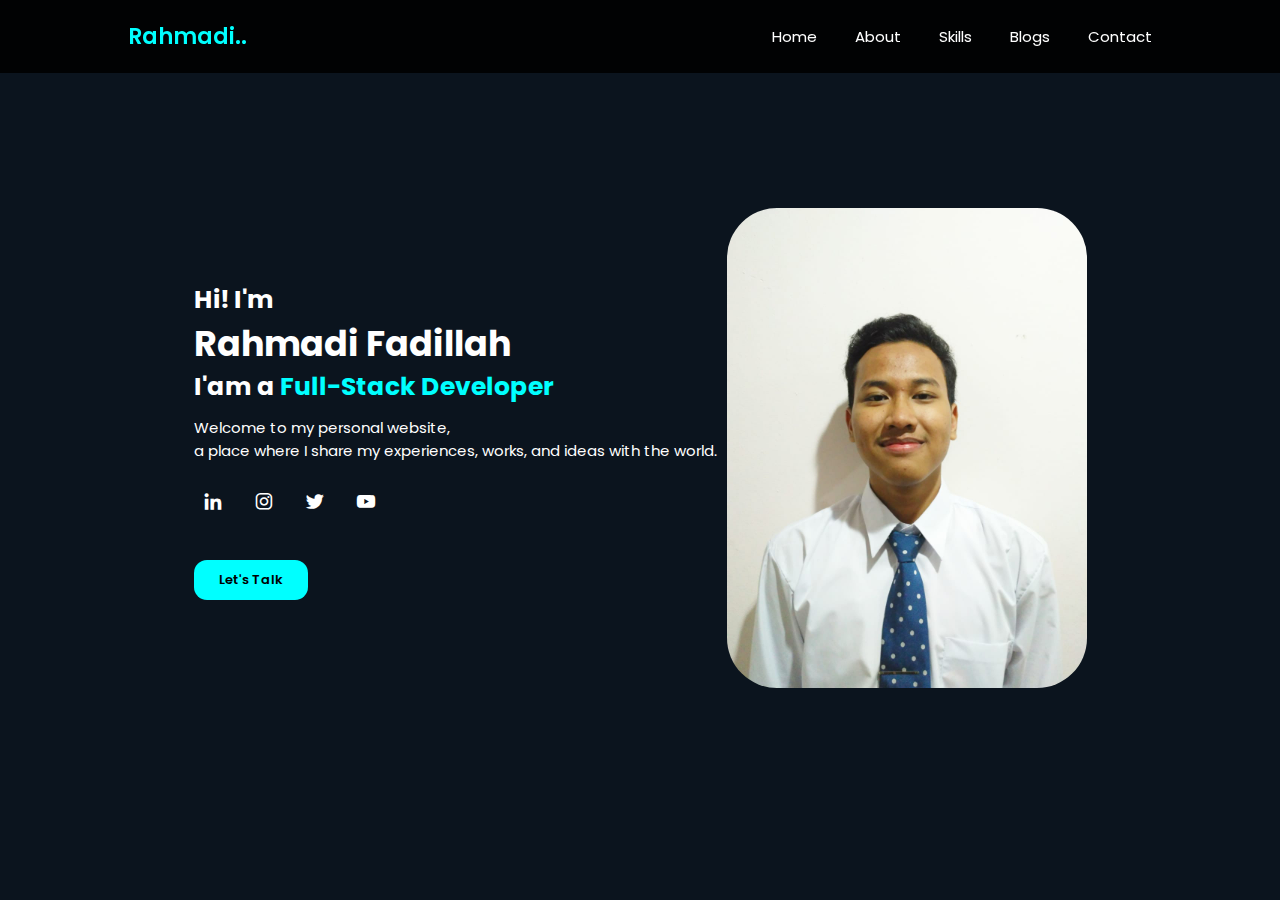
==== index.html @ e92160e7 "add home" ====
<!DOCTYPE html>
<html lang="en">

<head>
    <meta charset="UTF-8">
    <meta http-equiv="X-UA-Compatible" content="IE=edge">
    <meta name="viewport" content="width=device-width, initial-scale=1.0">
    <link rel="stylesheet" href="/css/syle.css">
    <link href='https://unpkg.com/boxicons@2.1.4/css/boxicons.min.css' rel='stylesheet'>
    <title>Personal Website</title>
    <link rel="icon" href="./assets/img/favicon.ico" type="image/x-icon">
</head>

<body>
    <!-- Header Section -->
    <header class="header">
        <a href="" class="logo">
            Rahmadi..
        </a>
        <i class='bx bx-menu' id="menu-btn"></i>
        <nav class="menu-bar">
            <a href="#home">Home</a>
            <a href="#about">About</a>
            <a href="#skills">Skills</a>
            <a href="#blog">Blogs</a>
            <a href="#contact">Contact</a>
        </nav>
    </header>

    <!-- Home Section -->
    <section class="home" id="home">
        <div class="home-bio">
            <h3>Hi! I'm</h3>
            <h1>Rahmadi Fadillah</h1>
            <h3>I'am a <span class="animated-text">Full-Stack Developer</span></h3>
            <p>Welcome to my personal website, <br>a place where I share my experiences, works, and ideas with the
                world.
            </p>
            <div class="social-media">
                <a href=""><i class='bx bxl-linkedin'></i></a>
                <a href=""><i class='bx bxl-instagram'></i></a>
                <a href=""><i class='bx bxl-twitter'></i></a>
                <a href=""><i class='bx bxl-youtube'></i></a>
            </div>
            <a href="#contact" class="btn">Let's Talk</a>
        </div>
        <div class="profile-pic">
            <img src="/assets/img/profile-pic.jpg" alt="">
        </div>
    </section>

    <!-- Skills Section -->
    <!-- Blog Section -->
    <!-- Contact Section -->
    <!-- Footer Section  -->
</body>

</html>
---- css/syle.css ----
@import url('https://fonts.googleapis.com/css2?family=Poppins:wght@400;500;600;700&display=swap');

/* CSS Reset  */
* {
    margin: 0;
    padding: 0;
    font-family: Poppins, sans-serif;
    border: none;
    outline: none;
    text-decoration: none;
    box-sizing: border-box;
    scroll-behavior: smooth;
}

a {
    color: #FFF;
}

html {
    font-size: 62.5%;
    overflow-x: hidden;
}

body {
    background: #0B141E;
    color: #FFF;
}

/* Header Section */
.header {
    background: rgba(0, 0, 0, 0.9);
    position: fixed;
    top: 0;
    left: 0;
    width: 100%;
    padding: 2rem 10%;
    display: flex;
    justify-content: space-between;
    align-items: center;
    z-index: 1;
}

.logo {
    font-size: 2.2rem;
    font-weight: 600;
    color: aqua;
}

.menu-bar a {
    font-size: 1.5rem;
    margin-left: 3.5rem;
    transition: 0.4s ease;
}

.menu-bar a:hover {
    color: aqua;
}

#menu-btn {
    font-size: 3rem;
    display: none;
}

section {
    padding: 10rem 10%;
    min-height: 100vh;
}

/* Home Section */
.home {
    display: flex;
    align-items: center;
    justify-content: center;
}

.home-bio h3 {
    font-size: 2.5rem;
}

span {
    color: aqua;
}

.home-bio h1 {
    font-size: 3.5rem;
    line-height: 1.4;
}

.home-bio p {
    font-size: 1.5rem;
    padding: 1rem 0;
}

.profile-pic img {
    margin-left: 10px;
    width: 40vh;
    border-radius: 50px;
    animation: float 5s ease-in-out infinite;
}

.social-media a {
    width: 3.8rem;
    height: 3.8rem;
    font-size: 2.2rem;
    margin: 1rem 1rem 2rem 0;
    display: inline-flex;
    align-items: center;
    justify-content: center;
    border-radius: 50%;
    transition: 0.4 ease;
}

.social-media a:hover {
    color: aqua;
    box-shadow: 0 0 1rem aqua;
}

.btn {
    display: inline-block;
    background: aqua;
    margin: 2rem 0;
    padding: 1rem 2.5rem;
    border-radius: 1.3rem;
    font-size: 1.3rem;
    color: #000;
    font-weight: 600;
    transition: 0.5s ease;
}

.btn:hover {
    color: aqua;
    background: #000;
    box-shadow: 0 0 1rem aqua;
}

/* Skills Section */
/* Blog Section */
/* Contact Section  */
/* Footer Section  */
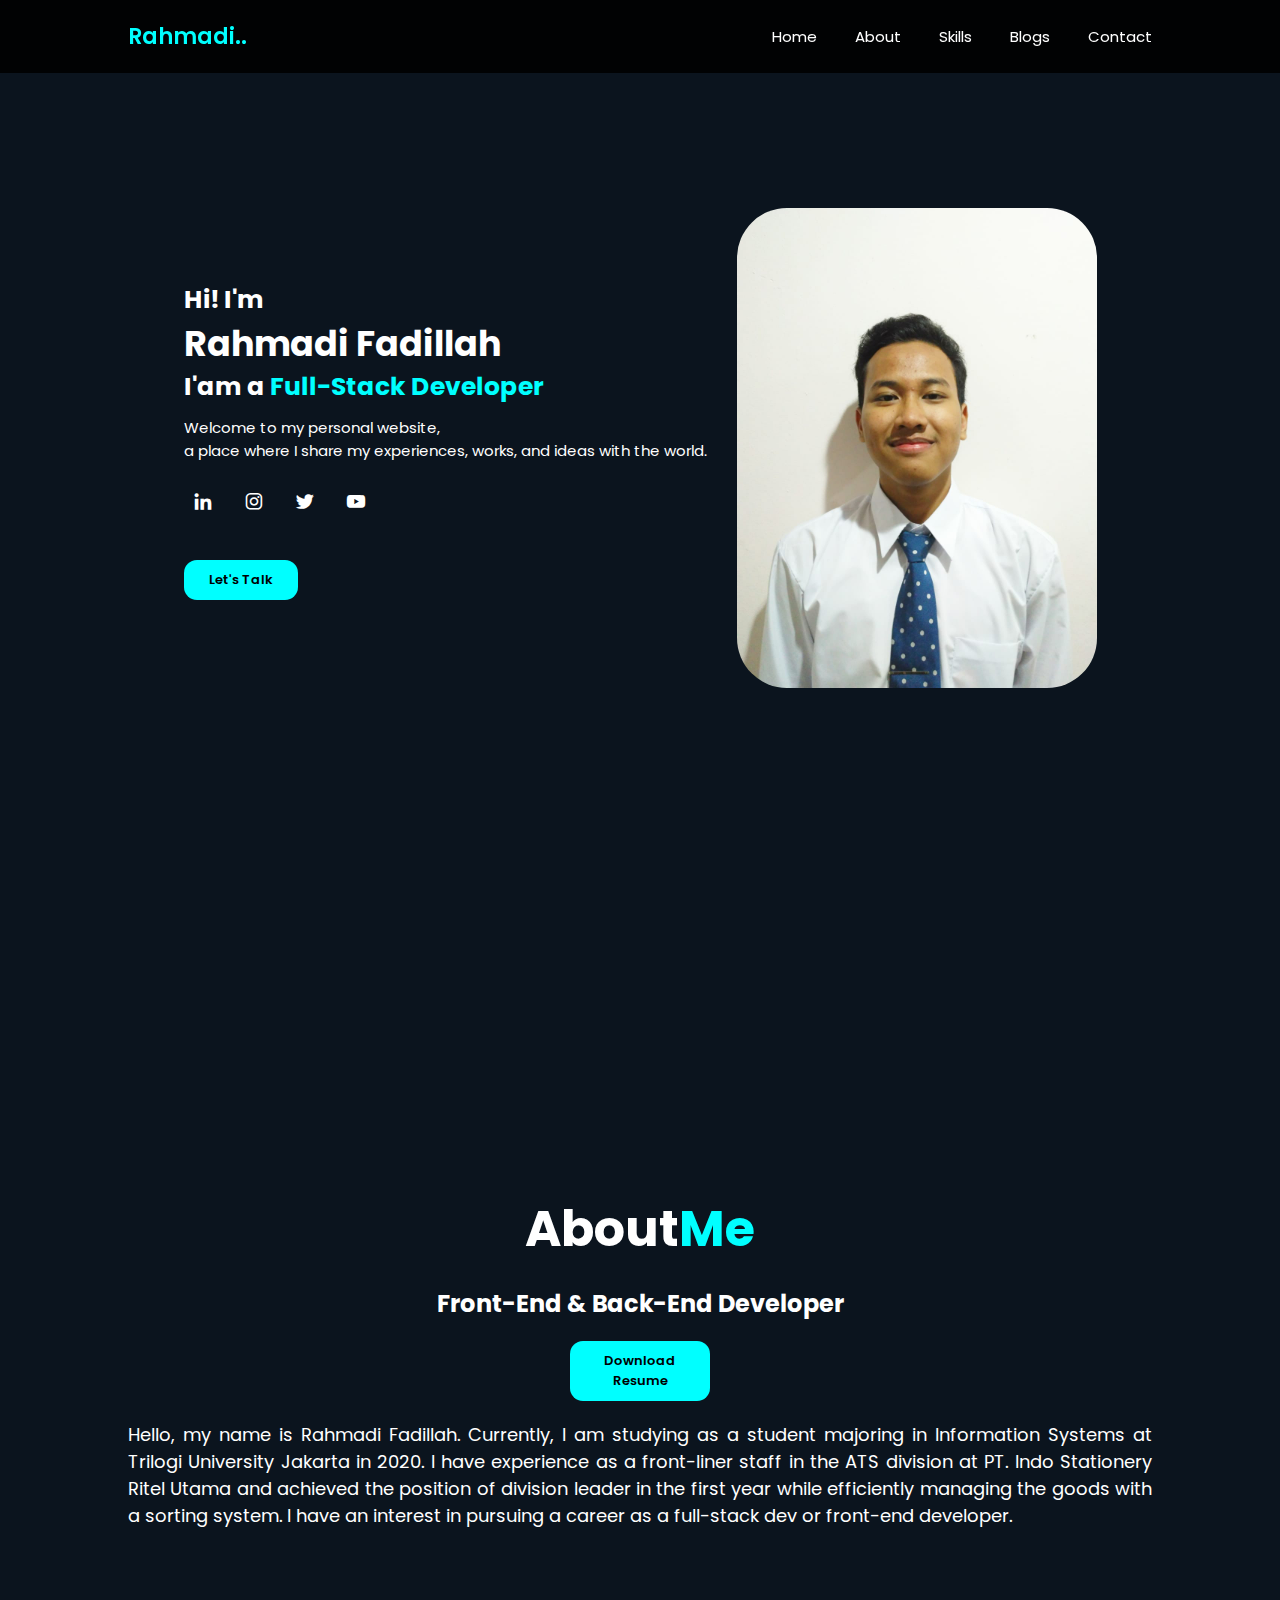
==== commit 880271c6: "add about" ====
--- a/index.html
+++ b/index.html
@@ -49,6 +49,28 @@
         </div>
     </section>
 
+    <!-- About Section  -->
+    <section class="about" id="about">
+        <div class="heading">
+            <h2>About<span>Me</span></h2>
+        </div>
+        <div class="about-items">
+            <div class="about-resume">
+                <h3>Front-End & Back-End Developer</h3>
+                <a href="#" class="btn-resume">Download Resume</a>
+            </div>
+        </div>
+        <div class="about-text">
+            <p>Hello, my name is Rahmadi Fadillah. Currently, I am studying as a student majoring in Information Systems
+                at Trilogi University Jakarta in 2020. I have experience as a front-liner staff in the ATS division
+                at
+                PT. Indo Stationery Ritel Utama and achieved the position of division leader in the first year while
+                efficiently managing the goods with a sorting system. I have an interest in pursuing a career as a
+                full-stack dev or front-end developer.
+            </p>
+        </div>
+    </section>
+
     <!-- Skills Section -->
     <!-- Blog Section -->
     <!-- Contact Section -->
--- a/css/syle.css
+++ b/css/syle.css
@@ -92,7 +92,7 @@
 }
 
 .profile-pic img {
-    margin-left: 10px;
+    margin-left: 30px;
     width: 40vh;
     border-radius: 50px;
     animation: float 5s ease-in-out infinite;
@@ -133,6 +133,57 @@
     box-shadow: 0 0 1rem aqua;
 }
 
+/* About Section  */
+.about {
+    display: flex;
+    align-items: center;
+    justify-content: center;
+    flex-direction: column;
+}
+
+.heading {
+    font-size: 3.3rem;
+    text-align: center;
+    margin: 2rem 0;
+}
+
+.about-items {
+    display: flex;
+    align-items: center;
+    justify-content: center;
+    gap: 3rem;
+}
+
+.about-resume h3 {
+    font-size: 24px;
+}
+
+.btn-resume {
+    display: block;
+    background: aqua;
+    margin: 2rem auto;
+    padding: 1rem 2.5rem;
+    border-radius: 1.3rem;
+    font-size: 1.3rem;
+    color: #000;
+    font-weight: 600;
+    transition: 0.5s ease;
+    width: 140px;
+    text-align: center;
+}
+
+.btn-resume:hover {
+    color: aqua;
+    background: #000;
+    box-shadow: 0 0 1rem aqua;
+}
+
+.about-text p {
+    font-size: 1.8rem;
+    justify-content: center;
+    text-align: justify;
+}
+
 /* Skills Section */
 /* Blog Section */
 /* Contact Section  */
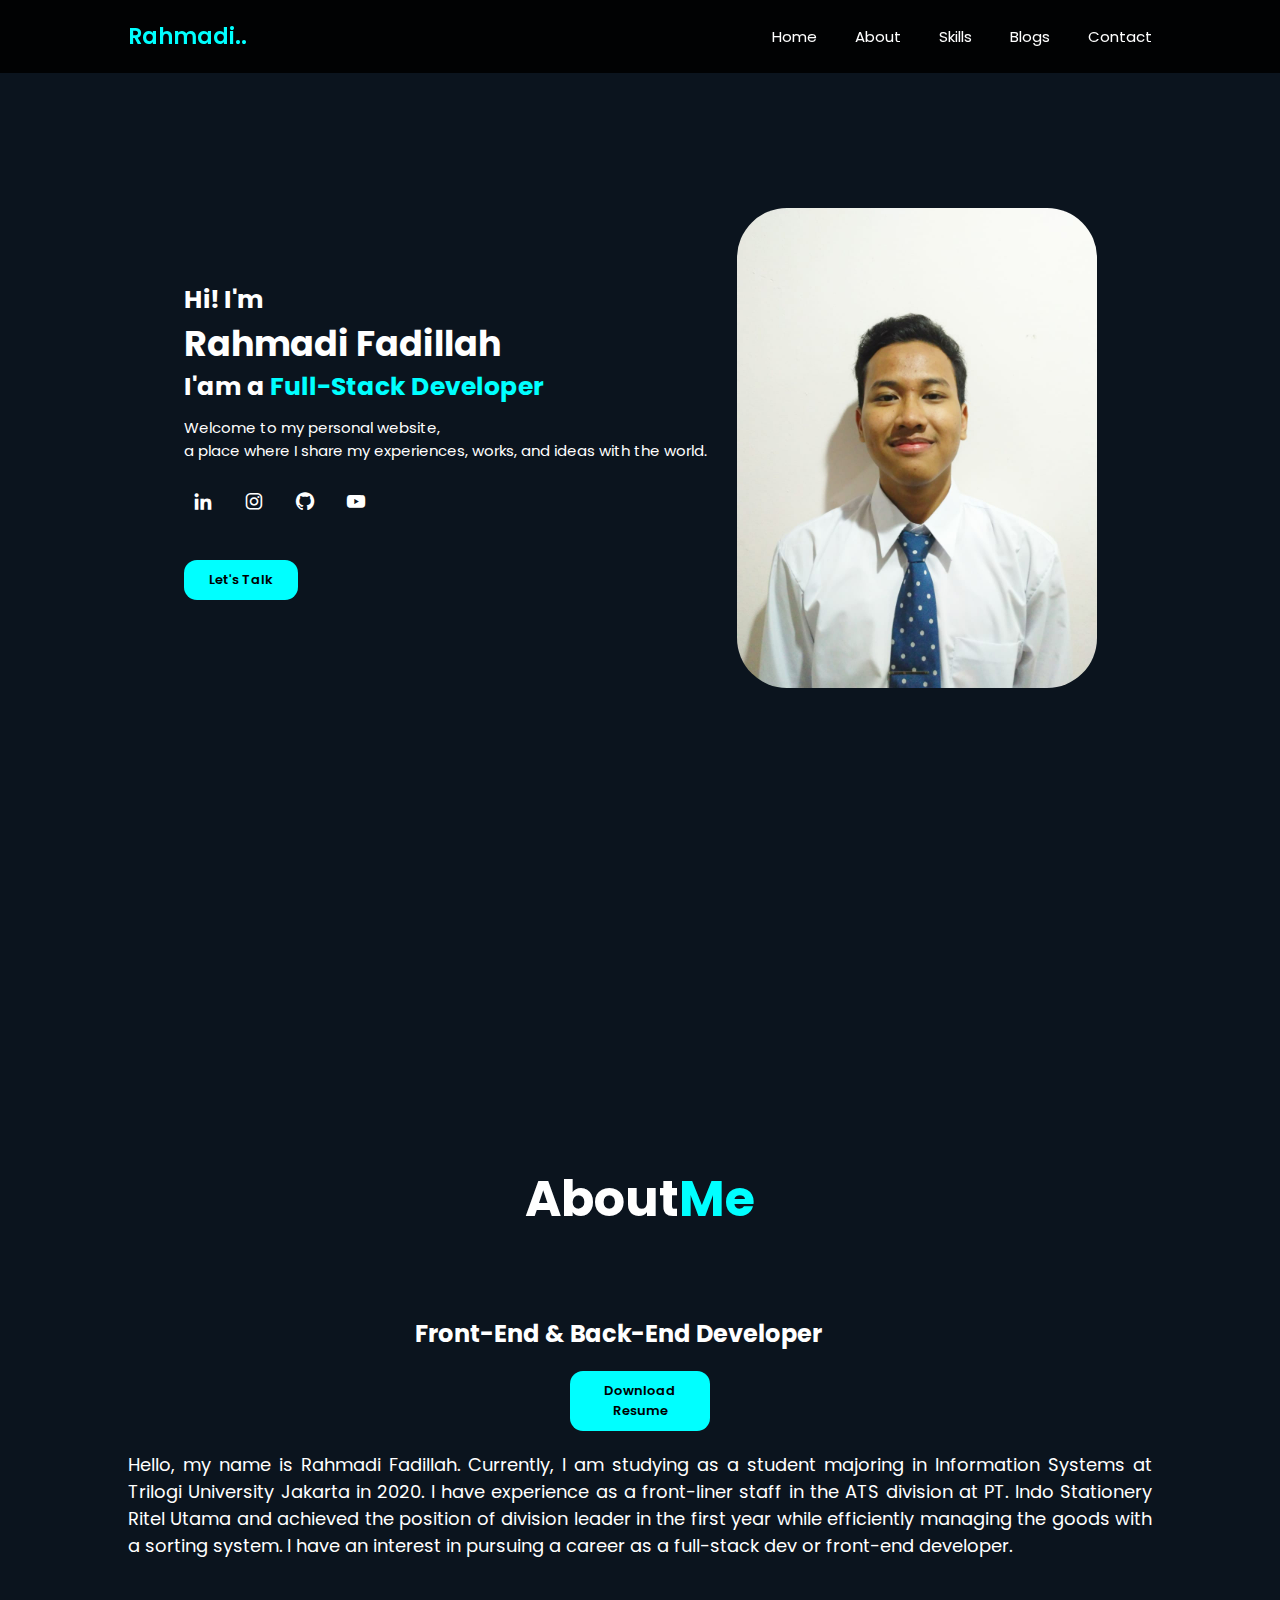
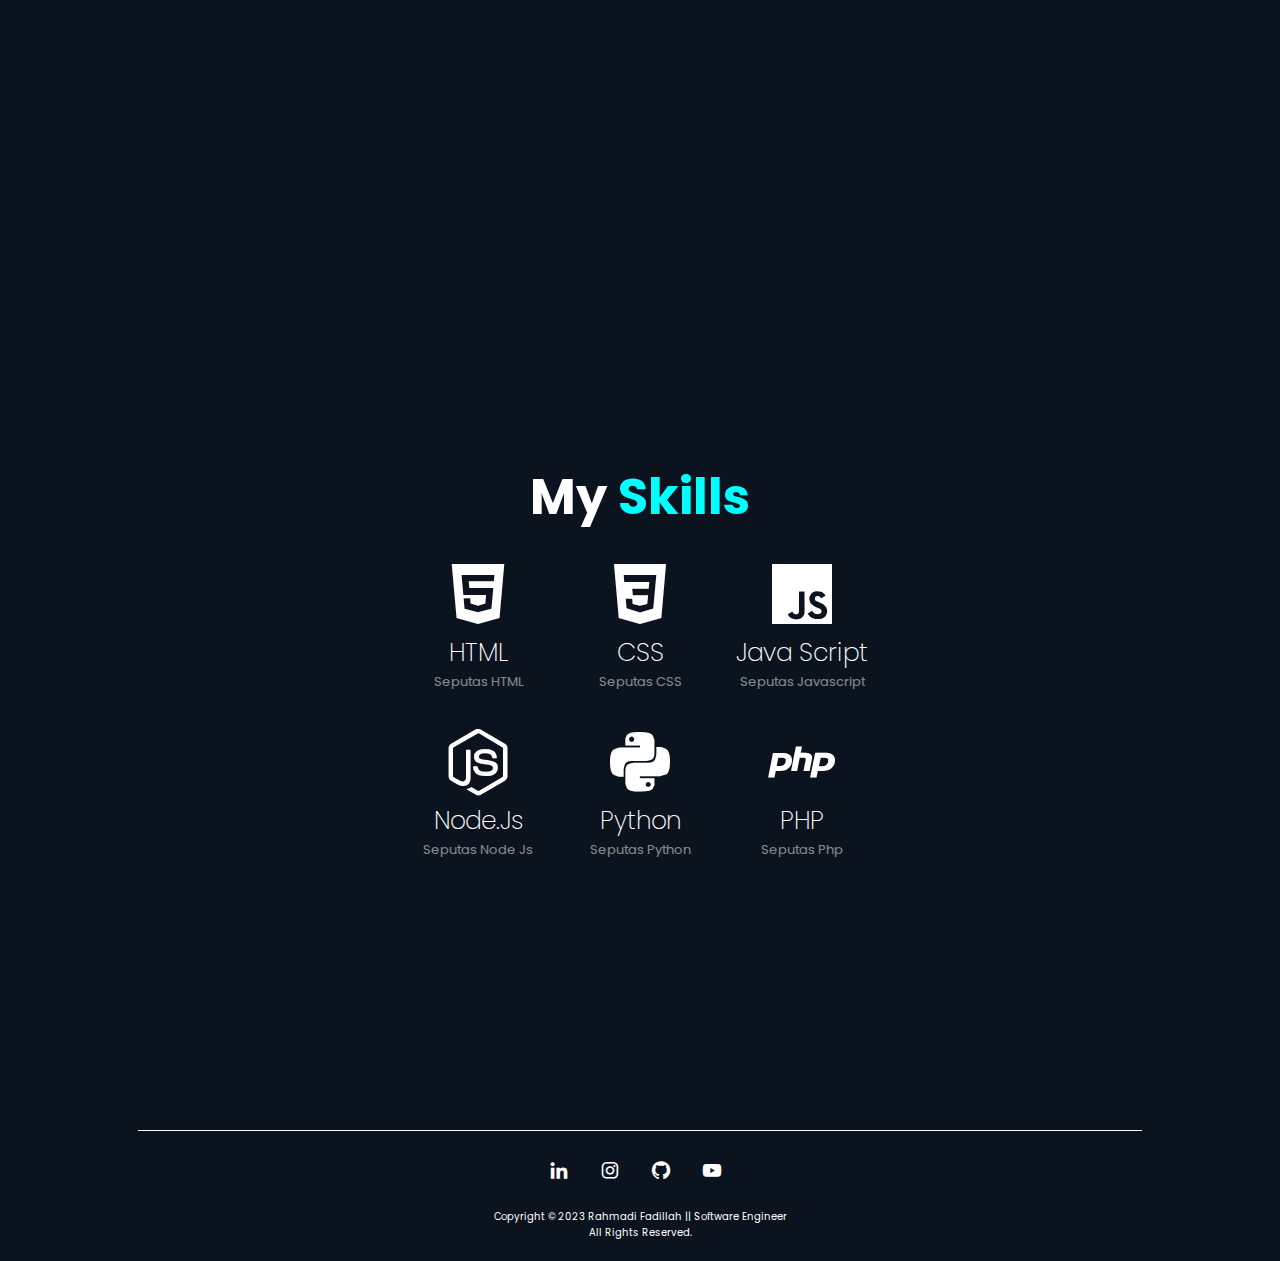
==== commit a33e3810: "add about section" ====
--- a/index.html
+++ b/index.html
@@ -5,9 +5,9 @@
     <meta charset="UTF-8">
     <meta http-equiv="X-UA-Compatible" content="IE=edge">
     <meta name="viewport" content="width=device-width, initial-scale=1.0">
-    <link rel="stylesheet" href="/css/syle.css">
+    <link rel="stylesheet" href="./css/syle.css">
     <link href='https://unpkg.com/boxicons@2.1.4/css/boxicons.min.css' rel='stylesheet'>
-    <title>Personal Website</title>
+    <title>My Personal Website</title>
     <link rel="icon" href="./assets/img/favicon.ico" type="image/x-icon">
 </head>
 
@@ -19,8 +19,8 @@
         </a>
         <i class='bx bx-menu' id="menu-btn"></i>
         <nav class="menu-bar">
-            <a href="#home">Home</a>
-            <a href="#about">About</a>
+            <a href="index.html">Home</a>
+            <a href="about.html">About</a>
             <a href="#skills">Skills</a>
             <a href="#blog">Blogs</a>
             <a href="#contact">Contact</a>
@@ -39,13 +39,13 @@
             <div class="social-media">
                 <a href=""><i class='bx bxl-linkedin'></i></a>
                 <a href=""><i class='bx bxl-instagram'></i></a>
-                <a href=""><i class='bx bxl-twitter'></i></a>
+                <a href=""><i class='bx bxl-github'></i></a>
                 <a href=""><i class='bx bxl-youtube'></i></a>
             </div>
             <a href="#contact" class="btn">Let's Talk</a>
         </div>
         <div class="profile-pic">
-            <img src="/assets/img/profile-pic.jpg" alt="">
+            <img src="./assets/img/profile-pic.jpg" alt="">
         </div>
     </section>
 
@@ -56,6 +56,7 @@
         </div>
         <div class="about-items">
             <div class="about-resume">
+                <img src="./assets/img/about-pic.jpg" alt="">
                 <h3>Front-End & Back-End Developer</h3>
                 <a href="#" class="btn-resume">Download Resume</a>
             </div>
@@ -72,9 +73,59 @@
     </section>
 
     <!-- Skills Section -->
+    <section class="skills" id="skills">
+        <div class="heading">
+            <h2>My <span>Skills</span></h2>
+        </div>
+
+        <div class="skills-items">
+            <div class="skill-card">
+                <i class='bx bxl-html5'></i>
+                <h3>HTML</h3>
+                <p>Seputas HTML</p>
+            </div>
+            <div class="skill-card">
+                <i class='bx bxl-css3'></i>
+                <h3>CSS</h3>
+                <p>Seputas CSS</p>
+            </div>
+            <div class="skill-card">
+                <i class='bx bxl-javascript'></i>
+                <h3>Java Script</h3>
+                <p>Seputas Javascript</p>
+            </div>
+            <div class="skill-card">
+                <i class='bx bxl-nodejs'></i>
+                <h3>Node.Js</h3>
+                <p>Seputas Node Js</p>
+            </div>
+            <div class="skill-card">
+                <i class='bx bxl-python'></i>
+                <h3>Python</h3>
+                <p>Seputas Python</p>
+            </div>
+            <div class="skill-card">
+                <i class='bx bxl-php'></i>
+                <h3>PHP</h3>
+                <p>Seputas Php</p>
+            </div>
+        </div>
+    </section>
     <!-- Blog Section -->
     <!-- Contact Section -->
     <!-- Footer Section  -->
+    <footer class="footer">
+        <div class="social-media">
+            <hr>
+            <a href=""><i class='bx bxl-linkedin'></i></a>
+            <a href=""><i class='bx bxl-instagram'></i></a>
+            <a href=""><i class='bx bxl-github'></i></a>
+            <a href=""><i class='bx bxl-youtube'></i></a>
+            <p>Copyright &copy; 2023 Rahmadi Fadillah || Software Engineer
+                <br>All Rights Reserved.
+            </p>
+        </div>
+    </footer>
 </body>
 
 </html>--- a/css/syle.css
+++ b/css/syle.css
@@ -152,6 +152,14 @@
     align-items: center;
     justify-content: center;
     gap: 3rem;
+}
+
+.about-resume img {
+    display: block;
+    margin: 2rem auto;
+    padding: 1rem 2.5rem;
+    width: 50vh;
+    border-radius: 90px;
 }
 
 .about-resume h3 {
@@ -185,6 +193,62 @@
 }
 
 /* Skills Section */
+.skills {
+    display: flex;
+    align-items: center;
+    justify-content: center;
+    flex-direction: column;
+}
+
+.skills-items {
+    display: grid;
+    grid-template-columns: repeat(3, 1fr);
+    gap: 3rem;
+}
+
+.skill-card {
+    display: flex;
+    align-items: center;
+    justify-content: center;
+    flex-direction: column;
+    cursor: pointer;
+    transition: 1s cubic-bezier(0.075, 0.82, 0.165, 1);
+}
+
+.skill-card:hover {
+    border-radius: 1rem solid;
+    transform: scale(1.5s);
+}
+
+.skill-card .bx {
+    font-size: 8rem;
+}
+
+.skill-card .bx:hover {
+    color: aqua;
+}
+
+.skill-card h3 {
+    font-size: 2.5rem;
+    font-weight: 200;
+}
+
+.skill-card p {
+    text-align: center;
+    font-size: 1.3rem;
+    opacity: 0.5;
+}
+
 /* Blog Section */
 /* Contact Section  */
-/* Footer Section  */+/* Footer Section  */
+.footer {
+    padding: 2rem 10%;
+    text-align: center;
+    font-size: 1rem;
+}
+
+hr {
+    margin: 1rem;
+    border-bottom: #FFF thin solid;
+}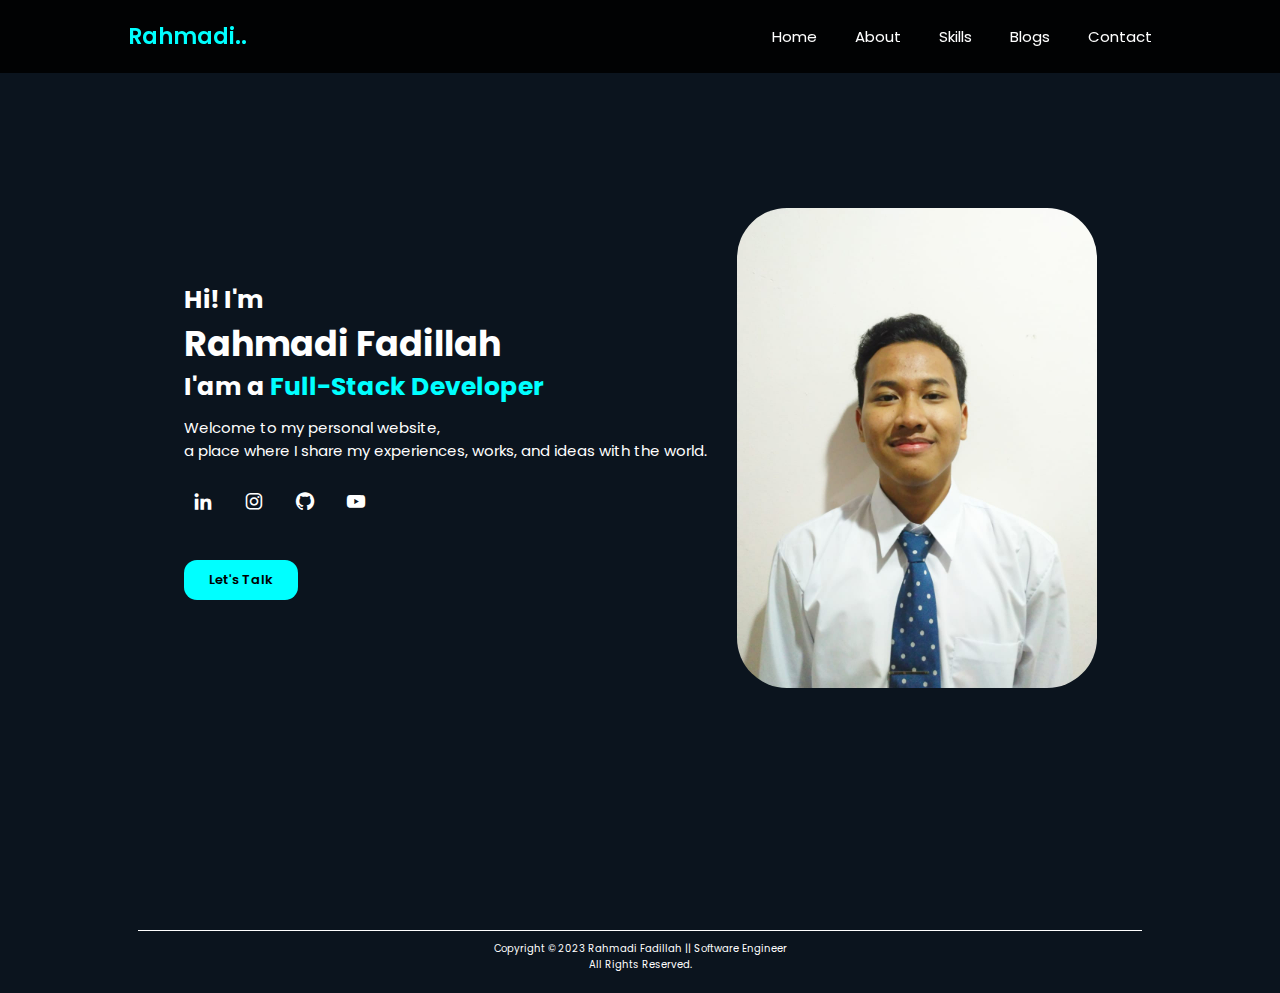
==== commit 91fd4202: "add skills section" ====
--- a/index.html
+++ b/index.html
@@ -21,7 +21,7 @@
         <nav class="menu-bar">
             <a href="index.html">Home</a>
             <a href="about.html">About</a>
-            <a href="#skills">Skills</a>
+            <a href="skills.html">Skills</a>
             <a href="#blog">Blogs</a>
             <a href="#contact">Contact</a>
         </nav>
@@ -49,78 +49,12 @@
         </div>
     </section>
 
-    <!-- About Section  -->
-    <section class="about" id="about">
-        <div class="heading">
-            <h2>About<span>Me</span></h2>
-        </div>
-        <div class="about-items">
-            <div class="about-resume">
-                <img src="./assets/img/about-pic.jpg" alt="">
-                <h3>Front-End & Back-End Developer</h3>
-                <a href="#" class="btn-resume">Download Resume</a>
-            </div>
-        </div>
-        <div class="about-text">
-            <p>Hello, my name is Rahmadi Fadillah. Currently, I am studying as a student majoring in Information Systems
-                at Trilogi University Jakarta in 2020. I have experience as a front-liner staff in the ATS division
-                at
-                PT. Indo Stationery Ritel Utama and achieved the position of division leader in the first year while
-                efficiently managing the goods with a sorting system. I have an interest in pursuing a career as a
-                full-stack dev or front-end developer.
-            </p>
-        </div>
-    </section>
-
-    <!-- Skills Section -->
-    <section class="skills" id="skills">
-        <div class="heading">
-            <h2>My <span>Skills</span></h2>
-        </div>
-
-        <div class="skills-items">
-            <div class="skill-card">
-                <i class='bx bxl-html5'></i>
-                <h3>HTML</h3>
-                <p>Seputas HTML</p>
-            </div>
-            <div class="skill-card">
-                <i class='bx bxl-css3'></i>
-                <h3>CSS</h3>
-                <p>Seputas CSS</p>
-            </div>
-            <div class="skill-card">
-                <i class='bx bxl-javascript'></i>
-                <h3>Java Script</h3>
-                <p>Seputas Javascript</p>
-            </div>
-            <div class="skill-card">
-                <i class='bx bxl-nodejs'></i>
-                <h3>Node.Js</h3>
-                <p>Seputas Node Js</p>
-            </div>
-            <div class="skill-card">
-                <i class='bx bxl-python'></i>
-                <h3>Python</h3>
-                <p>Seputas Python</p>
-            </div>
-            <div class="skill-card">
-                <i class='bx bxl-php'></i>
-                <h3>PHP</h3>
-                <p>Seputas Php</p>
-            </div>
-        </div>
-    </section>
     <!-- Blog Section -->
     <!-- Contact Section -->
     <!-- Footer Section  -->
     <footer class="footer">
         <div class="social-media">
             <hr>
-            <a href=""><i class='bx bxl-linkedin'></i></a>
-            <a href=""><i class='bx bxl-instagram'></i></a>
-            <a href=""><i class='bx bxl-github'></i></a>
-            <a href=""><i class='bx bxl-youtube'></i></a>
             <p>Copyright &copy; 2023 Rahmadi Fadillah || Software Engineer
                 <br>All Rights Reserved.
             </p>
--- a/css/syle.css
+++ b/css/syle.css
@@ -217,7 +217,7 @@
 
 .skill-card:hover {
     border-radius: 1rem solid;
-    transform: scale(1.5s);
+    transform: scale(1.2);
 }
 
 .skill-card .bx {
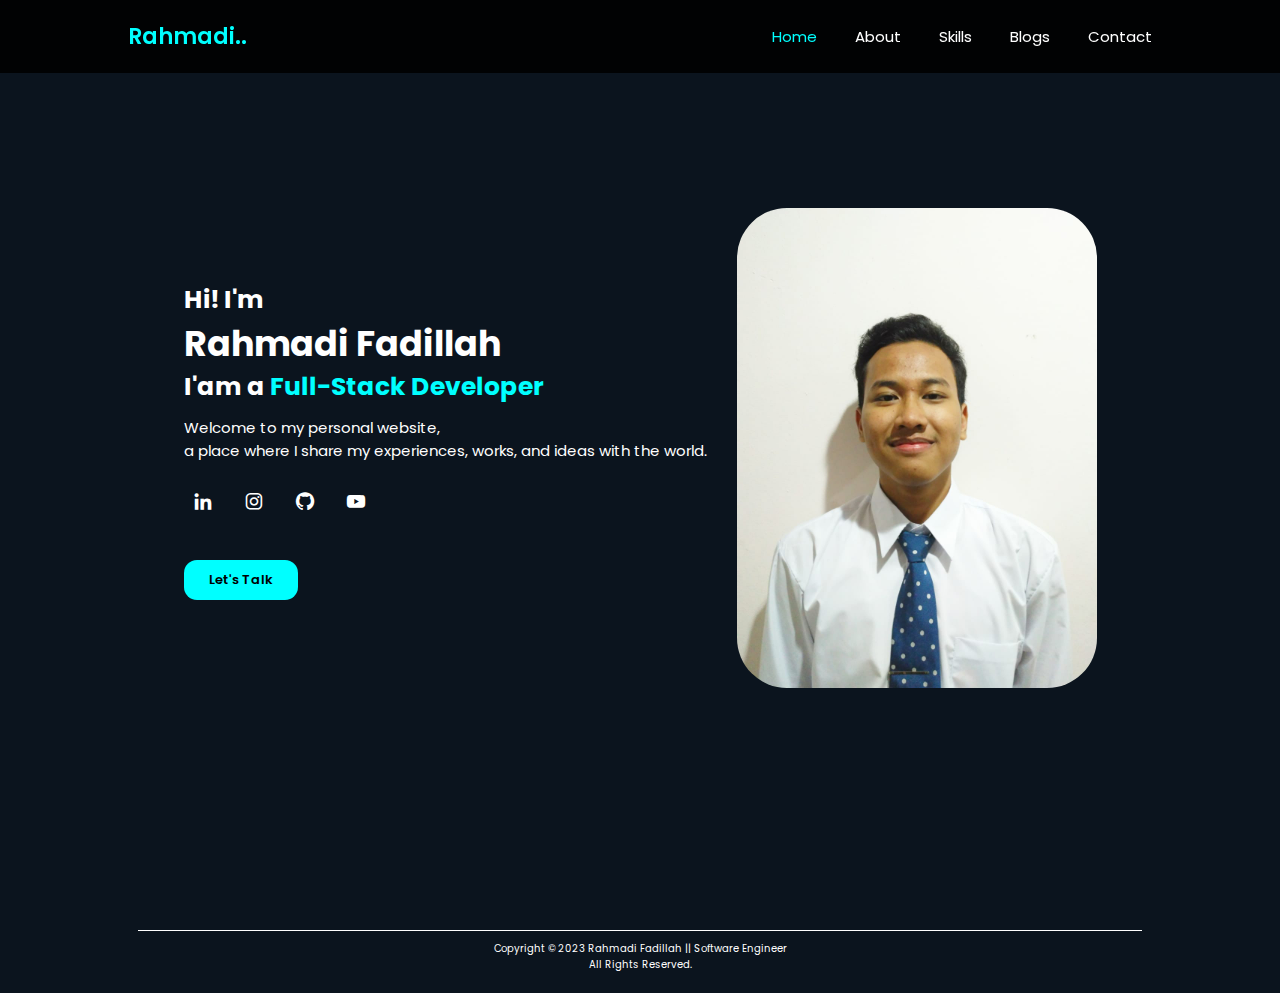
==== commit e220a439: "add cv file" ====
--- a/index.html
+++ b/index.html
@@ -7,7 +7,7 @@
     <meta name="viewport" content="width=device-width, initial-scale=1.0">
     <link rel="stylesheet" href="./css/syle.css">
     <link href='https://unpkg.com/boxicons@2.1.4/css/boxicons.min.css' rel='stylesheet'>
-    <title>My Personal Website</title>
+    <title>Personal Website | Rahmadi Fadillah</title>
     <link rel="icon" href="./assets/img/favicon.ico" type="image/x-icon">
 </head>
 
@@ -19,11 +19,11 @@
         </a>
         <i class='bx bx-menu' id="menu-btn"></i>
         <nav class="menu-bar">
-            <a href="index.html">Home</a>
+            <a href="index.html" class="active">Home</a>
             <a href="about.html">About</a>
             <a href="skills.html">Skills</a>
-            <a href="#blog">Blogs</a>
-            <a href="#contact">Contact</a>
+            <a href="blog.html">Blogs</a>
+            <a href="contact.html">Contact</a>
         </nav>
     </header>
 
@@ -37,20 +37,18 @@
                 world.
             </p>
             <div class="social-media">
-                <a href=""><i class='bx bxl-linkedin'></i></a>
-                <a href=""><i class='bx bxl-instagram'></i></a>
-                <a href=""><i class='bx bxl-github'></i></a>
-                <a href=""><i class='bx bxl-youtube'></i></a>
+                <a href="https://www.linkedin.com/in/rahmadi-fadillah-a73222222/"><i class='bx bxl-linkedin'></i></a>
+                <a href="https://www.instagram.com/rahmadi.fadillah/"><i class='bx bxl-instagram'></i></a>
+                <a href="https://github.com/rahmadifadillah"><i class='bx bxl-github'></i></a>
+                <a href="https://www.youtube.com/@dealsmusik"><i class='bx bxl-youtube'></i></a>
             </div>
-            <a href="#contact" class="btn">Let's Talk</a>
+            <a href="mailto:rahmadifadillah83@gmail.com" class="btn">Let's Talk</a>
         </div>
         <div class="profile-pic">
             <img src="./assets/img/profile-pic.jpg" alt="">
         </div>
     </section>
 
-    <!-- Blog Section -->
-    <!-- Contact Section -->
     <!-- Footer Section  -->
     <footer class="footer">
         <div class="social-media">
--- a/css/syle.css
+++ b/css/syle.css
@@ -50,6 +50,10 @@
     font-size: 1.5rem;
     margin-left: 3.5rem;
     transition: 0.4s ease;
+}
+
+.menu-bar a.active {
+    color: aqua;
 }
 
 .menu-bar a:hover {
@@ -240,7 +244,115 @@
 }
 
 /* Blog Section */
+.blogs {
+    display: flex;
+    align-items: center;
+    justify-content: center;
+    flex-direction: column;
+}
+
+.blogs-items {
+    display: grid;
+    grid-template-columns: repeat(2, 1fr);
+    gap: 3rem;
+}
+
+.blog-card {
+    display: flex;
+    align-items: center;
+    position: relative;
+    height: 25rem;
+    width: 100%;
+    border-radius: 10px;
+    overflow: hidden;
+}
+
+.blog-card h3 {
+    font-size: 1.3rem;
+    font-weight: 200;
+}
+
+.blog-card img {
+    height: 100%;
+    width: 100%;
+    object-fit: cover;
+    object-position: center;
+}
+
+.card-overlay {
+    background: rgba(0, 0, 0, 0.8);
+    position: absolute;
+    left: 0;
+    top: 0;
+    width: 100%;
+    height: 100%;
+    display: flex;
+    align-items: center;
+    justify-content: center;
+    flex-direction: column;
+    cursor: pointer;
+}
+
+.card-overlay:hover {
+    background: rgba(0, 0, 0, 0);
+    color: #000;
+    transition: 0.4s all linear;
+}
+
+.card-overlay .bx {
+    color: #FFF;
+    font-size: 1.8rem;
+    padding: 1.1rem;
+    background: rgba(0, 0, 0, 0.8);
+    border-radius: 0.8rem;
+    transition: 1s all cubic-bezier(0.075, 0.82, 0.165, 1);
+}
+
+.card-overlay .bx:hover {
+    transform: scale(1.2);
+    color: aqua;
+    background: #000;
+    box-shadow: 0 0 2rem aqua;
+}
+
 /* Contact Section  */
+.contacts {
+    display: flex;
+    align-items: center;
+    justify-content: center;
+    flex-direction: column;
+}
+
+.contacts-items {
+    display: grid;
+    grid-template-columns: repeat(2, 1fr);
+    gap: 3rem;
+}
+
+.contact-card {
+    display: flex;
+    flex-direction: column;
+    align-items: center;
+    justify-content: center;
+    border: 1px solid aqua;
+    border-radius: 10px;
+    padding: 10px;
+    width: 250px;
+    height: 200px;
+    font-size: 400;
+}
+
+.contact-card li {
+    list-style: none;
+}
+
+.contact-card h3 {
+    font-size: 2.3rem;
+    font-weight: 700;
+    text-align: center;
+    margin-top: 2;
+}
+
 /* Footer Section  */
 .footer {
     padding: 2rem 10%;
